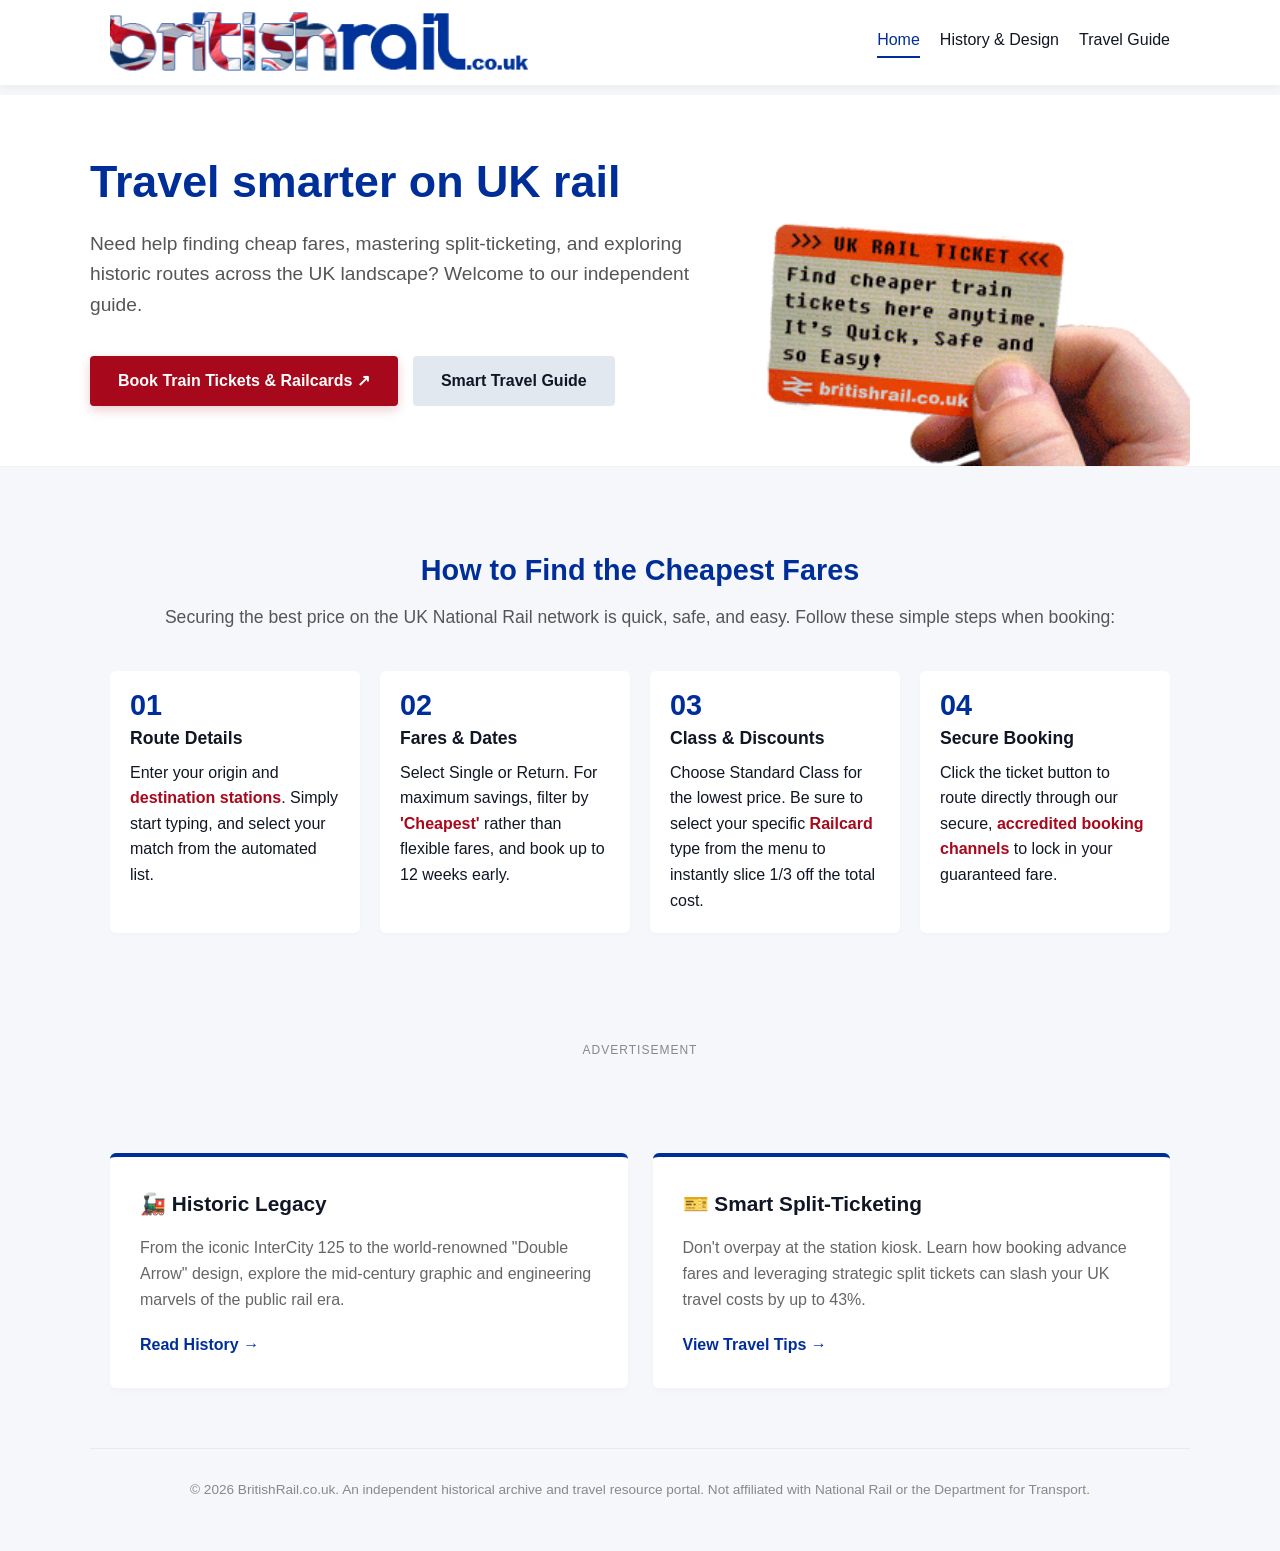
==== index.html @ da9692fc "Initial commit of polished layout with ad container" ====
<!DOCTYPE html>
<html lang="en">
<head>
    <meta charset="UTF-8">
    <meta name="viewport" content="width=device-width, initial-scale=1.0">
    <title>British Rail | Independent UK Rail Portal & History</title>
    <meta name="description" content="Your independent gateway to UK rail travel guides, ticket booking resources, and the historic legacy of British Rail.">
<!--    <script async src="https://pagead2.googlesyndication.com/pagead/js/adsbygoogle.js?client=ca-pub-8991443425514578" crossorigin="anonymous"></script> -->
    <link rel="stylesheet" href="assets/css/style.css?v=4">
    <link rel="icon" type="image/x-icon" href="favicon.ico">
</head>
<body>

    <header class="site-header">
        <div class="header-container">
            <div class="logo">
                <a href="index.html">
                    <img src="assets/images/logo.png" alt="British Rail Logo">
                </a>
            </div>
            <nav class="main-nav">
                <a href="index.html" class="active">Home</a>
                <a href="history.html">History & Design</a>
                <a href="guide.html">Travel Guide</a>
            </nav>
        </div>
    </header>
            
    <main class="hero-section">
        <div class="hero-split-container">
            
            <div class="hero-text-side">
                <h1>Travel smarter on UK rail</h1>
                <p class="hero-lead">Need help finding cheap fares, mastering split-ticketing, and exploring historic routes across the UK landscape? Welcome to our independent guide.</p>
                
                <div class="cta-container">
                    <a href="https://www.thetrainline.com" target="_blank" rel="noopener noreferrer" class="btn btn-primary">
                        Book Train Tickets & Railcards ↗
                    </a>
                    <a href="guide.html" class="btn btn-secondary">Smart Travel Guide</a>
                </div>
            </div>

            <img src="assets/images/ticket.png" alt="UK Train Ticket Guide" class="hero-ticket-img">

        </div>
    </main>
    
    <section class="how-it-works">
        <h2>How to Find the Cheapest Fares</h2>
        <p class="section-lead">Securing the best price on the UK National Rail network is quick, safe, and easy. Follow these simple steps when booking:</p>

        <div class="steps-grid">
            <div class="step-card">
                <span class="step-number">01</span>
                <strong class="step-title">Route Details</strong>
                <p>Enter your origin and <strong class="highlight-text">destination stations</strong>. Simply start typing, and select your match from the automated list.</p>
            </div>
            
            <div class="step-card">
                <span class="step-number">02</span>
                <strong class="step-title">Fares & Dates</strong>
                <p>Select Single or Return. For maximum savings, filter by <strong class="highlight-text">'Cheapest'</strong> rather than flexible fares, and book up to 12 weeks early.</p>
            </div>

            <div class="step-card">
                <span class="step-number">03</span>
                <strong class="step-title">Class & Discounts</strong>
                <p>Choose Standard Class for the lowest price. Be sure to select your specific <strong class="highlight-text">Railcard</strong> type from the menu to instantly slice 1/3 off the total cost.</p>
            </div>

            <div class="step-card">
                <span class="step-number">04</span>
                <strong class="step-title">Secure Booking</strong>
                <p>Click the ticket button to route directly through our secure, <strong class="highlight-text">accredited booking channels</strong> to lock in your guaranteed fare.</p>
            </div>
        </div>
    </section>
    
    <div class="portal-ad-container">
        <div style="color: #888; font-size: 0.75rem; text-align: center; margin-bottom: 5px; text-transform: uppercase; letter-spacing: 1px;">Advertisement</div>
        <ins class="adsbygoogle"
             style="display:block"
             data-ad-client="ca-pub-8991443425514578"
             data-ad-slot="YOUR_AD_SLOT_NUMERIC_ID"
             data-ad-format="horizontal"
             data-full-width-responsive="true"></ins>
        <script>
             (adsbygoogle = window.adsbygoogle || []).push({});
        </script>
    </div>

    <section class="info-grid">
        <div class="grid-card">
            <h3>🚂 Historic Legacy</h3>
            <p>From the iconic InterCity 125 to the world-renowned "Double Arrow" design, explore the mid-century graphic and engineering marvels of the public rail era.</p>
            <a href="history.html" class="card-link">Read History →</a>
        </div>
        <div class="grid-card">
            <h3>🎫 Smart Split-Ticketing</h3>
            <p>Don't overpay at the station kiosk. Learn how booking advance fares and leveraging strategic split tickets can slash your UK travel costs by up to 43%.</p>
            <a href="guide.html" class="card-link">View Travel Tips →</a>
        </div>
    </section>

    <footer class="site-footer">
        <p>&copy; 2026 BritishRail.co.uk. An independent historical archive and travel resource portal. Not affiliated with National Rail or the Department for Transport.</p>
    </footer>

</body>
</html>
---- assets/css/style.css ----
/* ==========================================================================
   BRITISH RAIL PORTAL - MAIN PRODUCTION STYLESHEET
   ========================================================================== */

/* 1. Global Reset & Variables */
:root {
    --logo-blue: #002e99;     /* Deep royal blue from lettering */
    --logo-red: #a8081b;      /* Deeper, rich crimson from logo flag shadow */
    --br-dark: #111625;       /* Deep navy-charcoal for text readability */
    --br-light: #f5f7fa;      /* Clean, modern light gray background */
    --br-white: #ffffff;
    --font-stack: -apple-system, BlinkMacSystemFont, "Segoe UI", Roboto, Helvetica, Arial, sans-serif;
}

* {
    box-sizing: border-box;
    margin: 0;
    padding: 0;
}

body {
    font-family: var(--font-stack);
    background-color: var(--br-light);
    color: var(--br-dark);
    line-height: 1.6;
    padding-top: 95px; /* Fits header height dynamically on desktop */
}

/* 2. Header & Navigation */
.site-header {
    background-color: var(--br-white);
    box-shadow: 0 2px 10px rgba(0,0,0,0.05);
    position: fixed;
    top: 0;
    left: 0;
    width: 100%;
    z-index: 1000;
}

.header-container {
    max-width: 1100px;
    margin: 0 auto;
    display: flex;
    justify-content: space-between;
    align-items: center;
    padding: 10px 20px;
}

.logo {
    flex-shrink: 0;
}

.logo img {
    height: 65px; 
    width: auto;
    display: block;
    max-width: 100%;
    transition: transform 0.2s ease;
}

.logo img:hover {
    transform: scale(1.02);
}

.main-nav {
    display: flex;
    gap: 20px;
}

.main-nav a {
    text-decoration: none;
    color: var(--br-dark);
    font-weight: 500;
    transition: color 0.2s;
}

.main-nav a:hover, .main-nav a.active {
    color: var(--logo-blue);
    border-bottom: 2px solid var(--logo-blue);
    padding-bottom: 4px;
}

/* 3. Hero Section Split-Screen */
.hero-section {
    background-color: var(--br-white);
    padding: 60px 20px;
    border-bottom: 1px solid rgba(0,0,0,0.05);
}

.hero-split-container {
    max-width: 1100px;
    margin: 0 auto;
    display: flex;
    align-items: flex-end; 
    justify-content: space-between;
    gap: 40px;
    text-align: left;
}

.hero-text-side {
    flex: 1.2;
}

.hero-text-side h1 {
    font-size: 2.8rem;
    color: var(--logo-blue);
    margin-bottom: 20px;
    line-height: 1.2;
}

.hero-lead {
    font-size: 1.2rem;
    color: #555;
    margin-bottom: 35px;
}

/* Desktop sizing for ticket image */
.hero-ticket-img {
    flex: 0.8;
    max-width: 40%;
    height: auto;
    border-radius: 6px;
    margin-bottom: -60px; 
    z-index: 10;
    position: relative;
}

/* Call-To-Action Button Components */
.cta-container {
    display: flex;
    justify-content: flex-start;
    gap: 15px;
    flex-wrap: wrap;
}

.btn {
    display: inline-block;
    padding: 12px 28px;
    font-weight: 600;
    text-decoration: none;
    border-radius: 4px;
    transition: transform 0.1s, background-color 0.2s, box-shadow 0.2s;
}

.btn:active {
    transform: scale(0.98);
}

.btn-primary {
    background-color: var(--logo-red);
    color: var(--br-white);
    box-shadow: 0 4px 12px rgba(168, 8, 27, 0.2);
}

.btn-primary:hover {
    background-color: #8c0617;
    box-shadow: 0 4px 15px rgba(168, 8, 27, 0.3);
}

.btn-secondary {
    background-color: #e2e8f0;
    color: var(--br-dark);
}

.btn-secondary:hover {
    background-color: #cbd5e1;
}

/* 4. How It Works - Steps Grid */
.how-it-works {
    max-width: 1100px;
    margin: 80px auto 20px auto;
    padding: 0 20px;
}

.how-it-works h2 {
    color: var(--logo-blue);
    font-size: 1.8rem;
    margin-bottom: 10px;
    text-align: center;
}

.section-lead {
    text-align: center;
    color: #555;
    margin-bottom: 40px;
    font-size: 1.1rem;
}

.steps-grid {
    display: grid;
    grid-template-columns: repeat(auto-fit, minmax(220px, 1fr));
    gap: 20px;
}

.step-card {
    background: var(--br-white);
    padding: 20px;
    border-radius: 6px;
    box-shadow: 0 2px 4px rgba(0,0,0,0.02);
}

.step-number {
    color: var(--logo-blue);
    display: block;
    font-size: 1.8rem;
    font-weight: 800;
    margin-bottom: 4px;
    line-height: 1;
}

.step-title {
    display: block;
    font-size: 1.1rem;
    margin-bottom: 8px;
    color: var(--br-dark);
}

.highlight-text {
    color: var(--logo-red);
    font-weight: 600;
}

/* 5. Manual Ad Placement Controller */
.portal-ad-container {
    width: 100%;
    max-width: 1100px;
    margin: 50px auto 10px auto;
    padding: 0 20px;
    display: flex;
    flex-direction: column;
    align-items: center;
    justify-content: center;
    min-height: 140px;
}

/* 6. Bottom Informational Card Grid (Desktop Clean Slate) */
.info-grid {
    display: grid;
    grid-template-columns: repeat(auto-fit, minmax(300px, 1fr));
    gap: 25px;
    max-width: 1100px;
    margin: 30px auto 20px auto;
    padding: 0 20px;
    width: 100%;
}

.grid-card {
    background-color: var(--br-white);
    padding: 30px;
    border-radius: 6px;
    box-shadow: 0 4px 6px rgba(0,0,0,0.02);
    border-top: 4px solid var(--logo-blue);
}

.grid-card h3 {
    font-size: 1.3rem;
    margin-bottom: 15px;
}

.grid-card p {
    color: #666;
    margin-bottom: 20px;
}

.card-link {
    text-decoration: none;
    color: var(--logo-blue);
    font-weight: 600;
    transition: color 0.2s;
}

.card-link:hover {
    color: var(--logo-red);
}

/* 7. Site Footer */
.site-footer {
    width: 100%;
    max-width: 1100px;
    margin: 60px auto 20px auto;
    padding: 30px 20px;
    text-align: center;
    font-size: 0.85rem;
    color: #888;
    border-top: 1px solid rgba(0,0,0,0.05);
    clear: both;
}

/* ==========================================================================
   8. RESPONSIVE BREAKPOINTS (930px Layout Shift Optimization)
   ========================================================================== */

@media (max-width: 930px) {
    body { 
        padding-top: 150px; 
    } 
    
    .hero-section {
        background-color: var(--br-white); 
        padding: 40px 20px;
        border-bottom: 1px solid rgba(0,0,0,0.05);
    }
    
    .header-container { 
        flex-direction: column; 
        gap: 15px; 
        text-align: center; 
        padding: 15px 10px;
    }

    .main-nav {
        gap: 15px;
    }
    
    .hero-split-container { 
        display: flex;
        flex-direction: column; 
        text-align: center; 
        gap: 0; 
        align-items: center; 
    }

    .hero-text-side {
        display: contents;
    }

    .hero-text-side h1 {
        order: 1; 
        margin-bottom: 15px;
        text-align: center;
        width: 100%;
        font-size: 2.4rem;
    }

    .hero-lead {
        order: 2; 
        margin-bottom: 25px;
        text-align: center;
        width: 100%;
        max-width: 650px;
        line-height: 1.5;
    }

/* RESTORED: Fluid responsive scaling for the ticket asset */
    .hero-ticket-img {
        order: 3; 
        width: 65%;           /* Restores fluid scaling based on viewport width */
        max-width: 290px;     /* Prevents it from ballooning on mid-size screens */
        min-width: 210px;     /* Prevents it from shrinking to nothing on small devices */
        height: auto;
        display: block;
        margin: 0 auto 5px auto; /* Negative bottom margin drops the image down over the buttons */
        position: relative;        
        z-index: 5;           /* Keeps the ticket layer on top of the button borders */
    } 

    /* ADJUSTED: Centers and spaces the buttons perfectly underneath the ticket overlay */
    .cta-container { 
        order: 4; 
        justify-content: center; 
        width: 100%;
        margin-top: 10px;     /* Prevents the buttons from getting swallowed up completely */
        margin-bottom: 20px;
    }
}

@media (max-width: 480px) {
    body {
        padding-top: 170px;
    }
    .hero-text-side h1 { 
        font-size: 2rem; 
    }
    .main-nav {
        flex-wrap: wrap;
        justify-content: center;
        gap: 10px;
    }
    .main-nav a {
        font-size: 0.95rem;
    }
    .cta-container {
        flex-direction: column;
        width: 100%;
        align-items: center;
        gap: 12px;
    }
    .btn {
        width: 100%;
        max-width: 290px;
        text-align: center;
    }
    .hero-ticket-img {
        max-width: 260px; 
    }
}
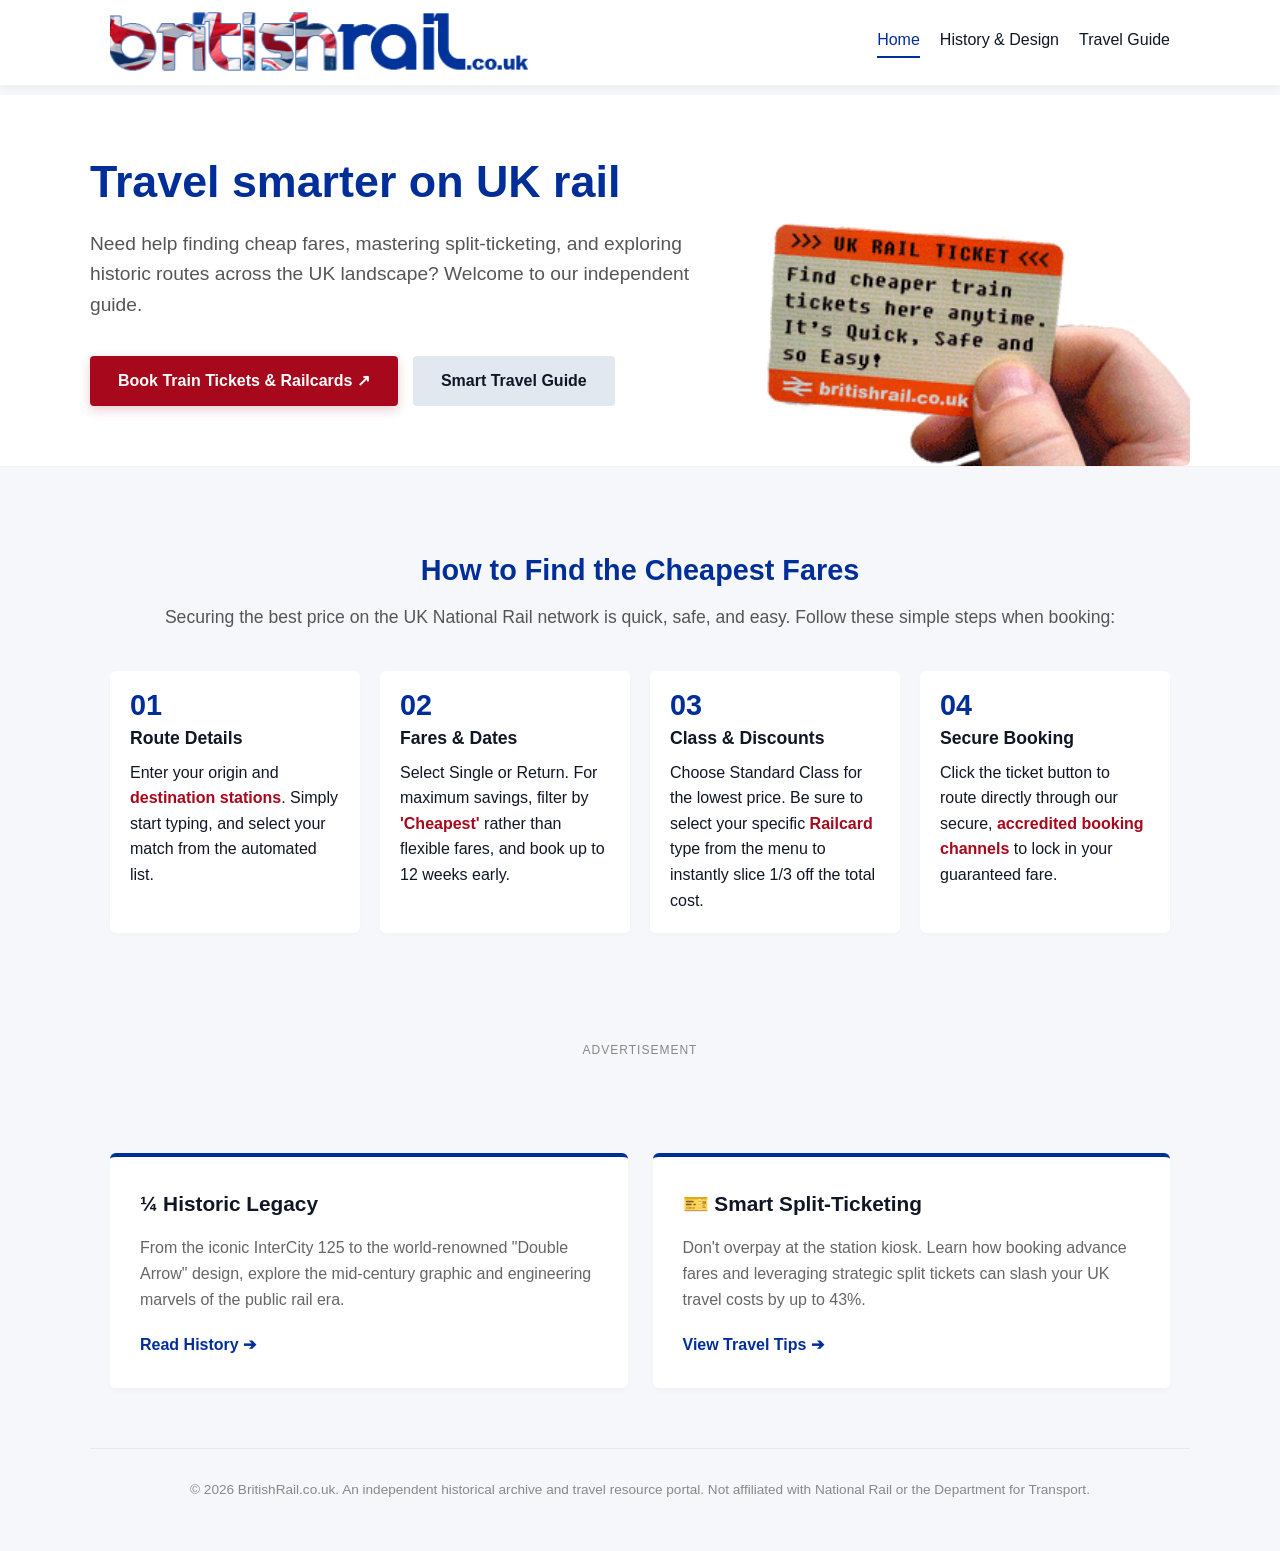
==== commit f7eebd3a: "Automated update via Notepad++: index.html" ====
--- a/index.html
+++ b/index.html
@@ -33,12 +33,12 @@
                 <h1>Travel smarter on UK rail</h1>
                 <p class="hero-lead">Need help finding cheap fares, mastering split-ticketing, and exploring historic routes across the UK landscape? Welcome to our independent guide.</p>
                 
-                <div class="cta-container">
-                    <a href="https://www.thetrainline.com" target="_blank" rel="noopener noreferrer" class="btn btn-primary">
-                        Book Train Tickets & Railcards ↗
-                    </a>
-                    <a href="guide.html" class="btn btn-secondary">Smart Travel Guide</a>
-                </div>
+				<div class="cta-container">
+					<a href="https://www.thetrainline.com" target="_blank" rel="noopener noreferrer" class="btn btn-primary">
+						Book Train Tickets & Railcards ↗
+					</a>
+					<a href="#split-ticketing-card" class="btn btn-secondary">Smart Travel Guide</a>
+				</div>
             </div>
 
             <img src="assets/images/ticket.png" alt="UK Train Ticket Guide" class="hero-ticket-img">
@@ -90,16 +90,16 @@
         </script>
     </div>
 
-    <section class="info-grid">
+	<section class="info-grid">
         <div class="grid-card">
-            <h3>🚂 Historic Legacy</h3>
+            <h3>¼️ Historic Legacy</h3>
             <p>From the iconic InterCity 125 to the world-renowned "Double Arrow" design, explore the mid-century graphic and engineering marvels of the public rail era.</p>
-            <a href="history.html" class="card-link">Read History →</a>
+            <a href="history.html" class="card-link">Read History ➔</a>
         </div>
-        <div class="grid-card">
+        <div class="grid-card" id="split-ticketing-card">
             <h3>🎫 Smart Split-Ticketing</h3>
             <p>Don't overpay at the station kiosk. Learn how booking advance fares and leveraging strategic split tickets can slash your UK travel costs by up to 43%.</p>
-            <a href="guide.html" class="card-link">View Travel Tips →</a>
+            <a href="guide.html" class="card-link">View Travel Tips ➔</a>
         </div>
     </section>
 
--- a/assets/css/style.css
+++ b/assets/css/style.css
@@ -55,6 +55,7 @@
     width: auto;
     display: block;
     max-width: 100%;
+    object-fit: contain; /* FIX: Guarantees the logo can never be squashed horizontally */
     transition: transform 0.2s ease;
 }
 
@@ -350,7 +351,7 @@
         min-width: 210px;     /* Prevents it from shrinking to nothing on small devices */
         height: auto;
         display: block;
-        margin: 0 auto 5px auto; /* Negative bottom margin drops the image down over the buttons */
+        margin: 0 auto 5px auto;
         position: relative;        
         z-index: 5;           /* Keeps the ticket layer on top of the button borders */
     } 
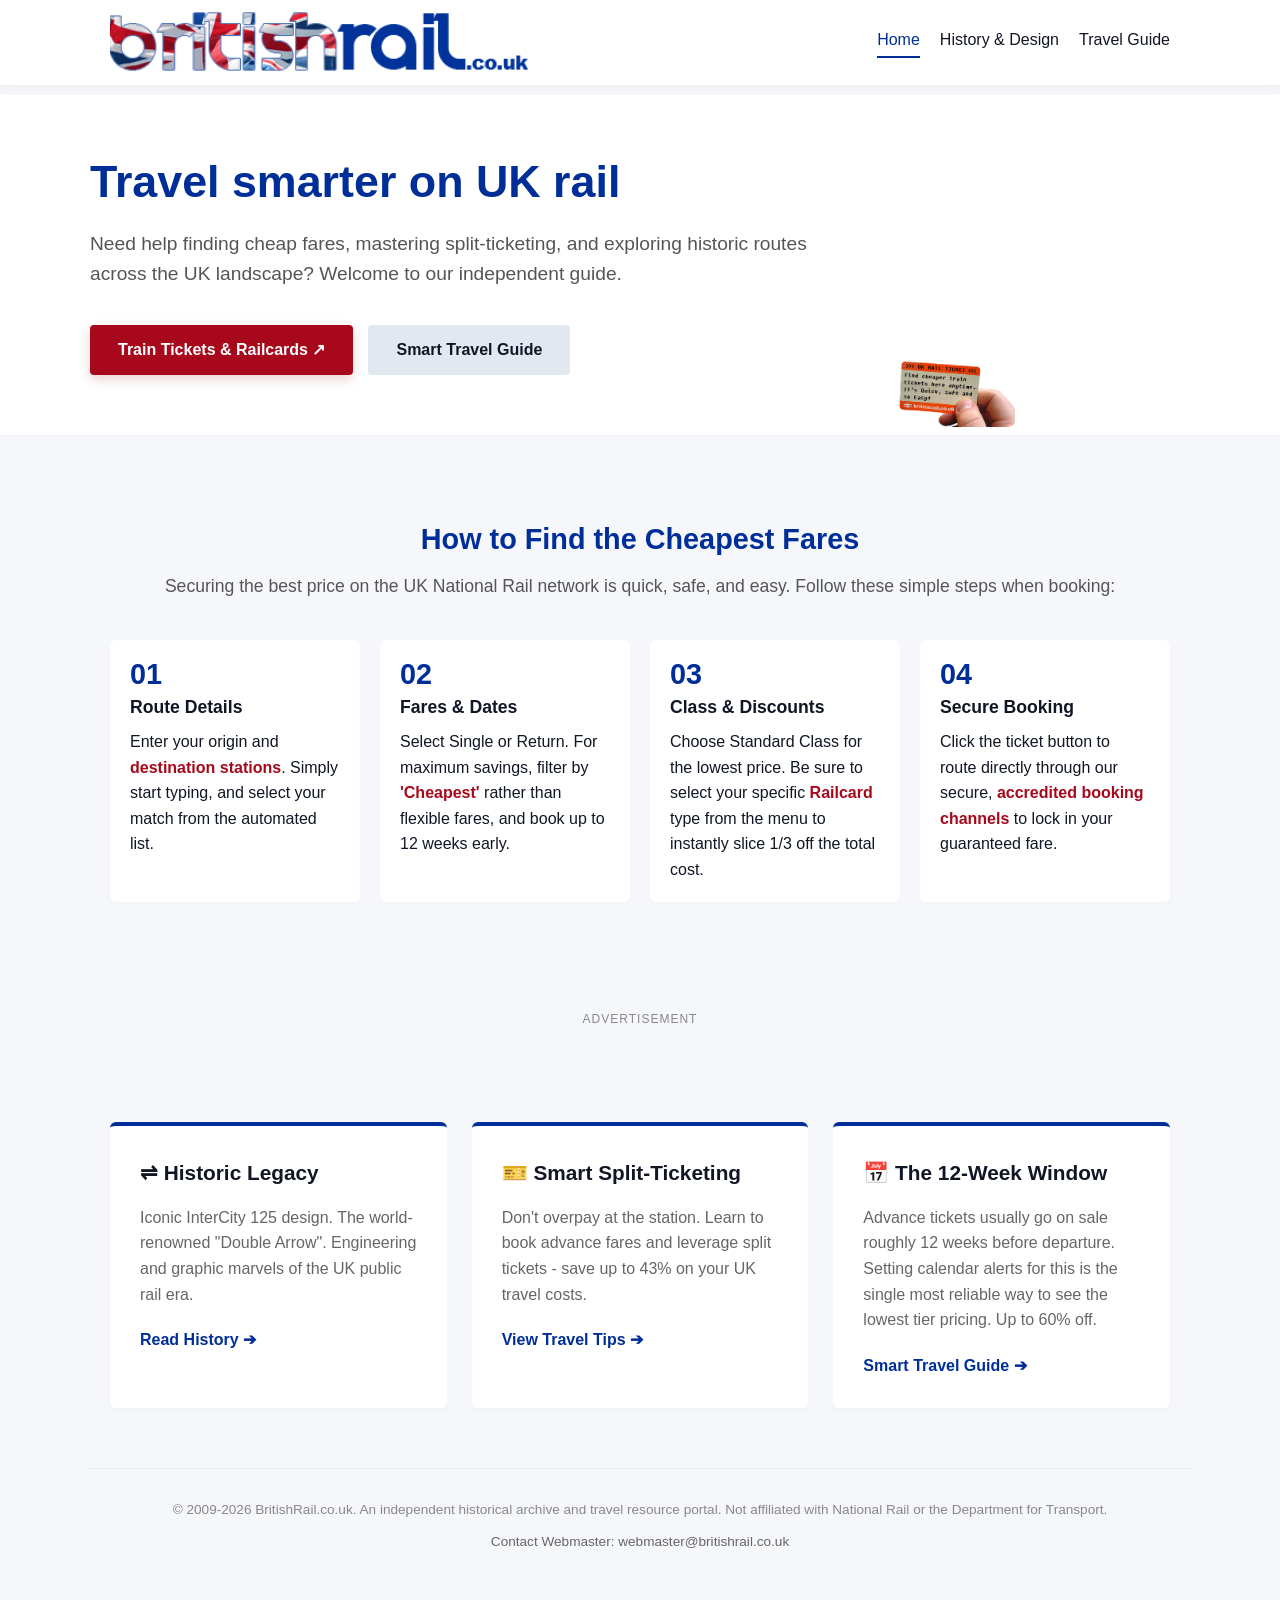
==== commit 8d74dc31: "chore(index.html): update version and link structure" ====
--- a/index.html
+++ b/index.html
@@ -5,8 +5,7 @@
     <meta name="viewport" content="width=device-width, initial-scale=1.0">
     <title>British Rail | Independent UK Rail Portal & History</title>
     <meta name="description" content="Your independent gateway to UK rail travel guides, ticket booking resources, and the historic legacy of British Rail.">
-<!--    <script async src="https://pagead2.googlesyndication.com/pagead/js/adsbygoogle.js?client=ca-pub-8991443425514578" crossorigin="anonymous"></script> -->
-    <link rel="stylesheet" href="assets/css/style.css?v=4">
+<link rel="stylesheet" href="assets/css/style.css?v=6">
     <link rel="icon" type="image/x-icon" href="favicon.ico">
 </head>
 <body>
@@ -33,15 +32,17 @@
                 <h1>Travel smarter on UK rail</h1>
                 <p class="hero-lead">Need help finding cheap fares, mastering split-ticketing, and exploring historic routes across the UK landscape? Welcome to our independent guide.</p>
                 
-				<div class="cta-container">
-					<a href="https://www.thetrainline.com" target="_blank" rel="noopener noreferrer" class="btn btn-primary">
-						Book Train Tickets & Railcards ↗
-					</a>
-					<a href="#split-ticketing-card" class="btn btn-secondary">Smart Travel Guide</a>
-				</div>
+                <div class="cta-container">
+                    <a href="https://www.thetrainline.com" target="_blank" rel="noopener noreferrer" class="btn btn-primary">
+                        Train Tickets & Railcards ↗
+                    </a>
+                    <a href="#split-ticketing-card" class="btn btn-secondary">Smart Travel Guide</a>
+                </div>
             </div>
 
-            <img src="assets/images/ticket.png" alt="UK Train Ticket Guide" class="hero-ticket-img">
+            <a href="https://www.thetrainline.com" target="_blank" rel="noopener noreferrer" class="hero-ticket-link">
+                <img src="assets/images/ticket.png" alt="UK Train Ticket Guide" class="hero-ticket-img">
+            </a>
 
         </div>
     </main>
@@ -90,21 +91,29 @@
         </script>
     </div>
 
-	<section class="info-grid">
+    <section class="info-grid">
         <div class="grid-card">
-            <h3>¼️ Historic Legacy</h3>
-            <p>From the iconic InterCity 125 to the world-renowned "Double Arrow" design, explore the mid-century graphic and engineering marvels of the public rail era.</p>
+            <h3>⇌ Historic Legacy</h3>
+            <p>Iconic InterCity 125 design. The world-renowned "Double Arrow". Engineering and graphic marvels of the UK public rail era.</p>
             <a href="history.html" class="card-link">Read History ➔</a>
         </div>
         <div class="grid-card" id="split-ticketing-card">
             <h3>🎫 Smart Split-Ticketing</h3>
-            <p>Don't overpay at the station kiosk. Learn how booking advance fares and leveraging strategic split tickets can slash your UK travel costs by up to 43%.</p>
-            <a href="guide.html" class="card-link">View Travel Tips ➔</a>
+            <p>Don't overpay at the station. Learn to book advance fares and leverage split tickets - save up to 43% on your UK travel costs.</p>
+            <a href="https://www.thetrainline.com/trains/great-britain/split-tickets" target="_blank" rel="noopener noreferrer" class="card-link">View Travel Tips ➔</a>
+        </div>
+        <div class="grid-card">
+            <h3>📅 The 12-Week Window</h3>
+            <p>Advance tickets usually go on sale roughly 12 weeks before departure. Setting calendar alerts for this is the single most reliable way to see the lowest tier pricing. Up to 60% off.</p>
+            <a href="guide.html" class="card-link">Smart Travel Guide ➔</a>
         </div>
     </section>
 
     <footer class="site-footer">
-        <p>&copy; 2026 BritishRail.co.uk. An independent historical archive and travel resource portal. Not affiliated with National Rail or the Department for Transport.</p>
+        <p>&copy; 2009-2026 BritishRail.co.uk. An independent historical archive and travel resource portal. Not affiliated with National Rail or the Department for Transport.</p>
+        <p style="margin-top: 10px; color: #666; font-weight: 500;">
+            Contact Webmaster: webmaster&#64;britishrail.co.uk
+        </p>
     </footer>
 
 </body>
--- a/assets/css/style.css
+++ b/assets/css/style.css
@@ -246,12 +246,16 @@
     width: 100%;
 }
 
+/* Bottom Info Grid Panels */
 .grid-card {
     background-color: var(--br-white);
     padding: 30px;
     border-radius: 6px;
     box-shadow: 0 4px 6px rgba(0,0,0,0.02);
     border-top: 4px solid var(--logo-blue);
+    
+    /* FIX: Prevents the fixed header from covering the card title on anchor jumps */
+    scroll-margin-top: 110px; 
 }
 
 .grid-card h3 {
